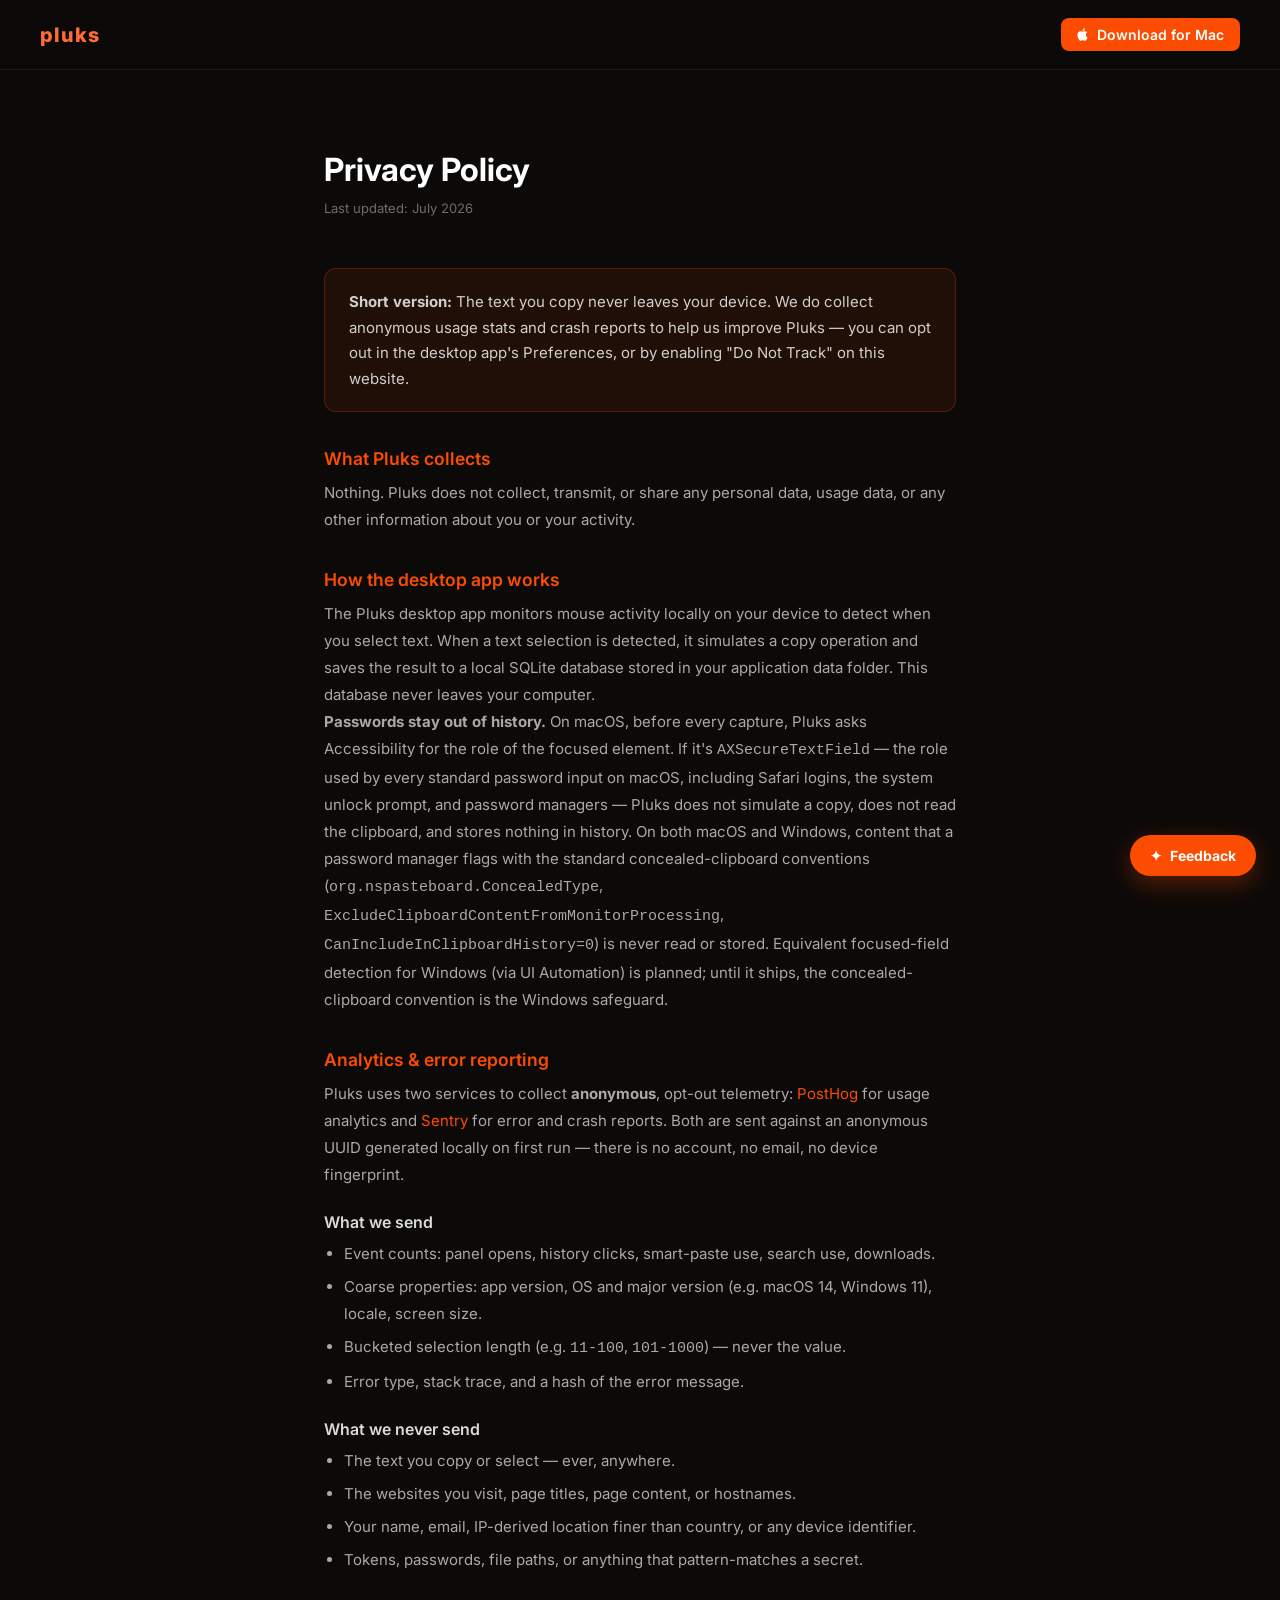
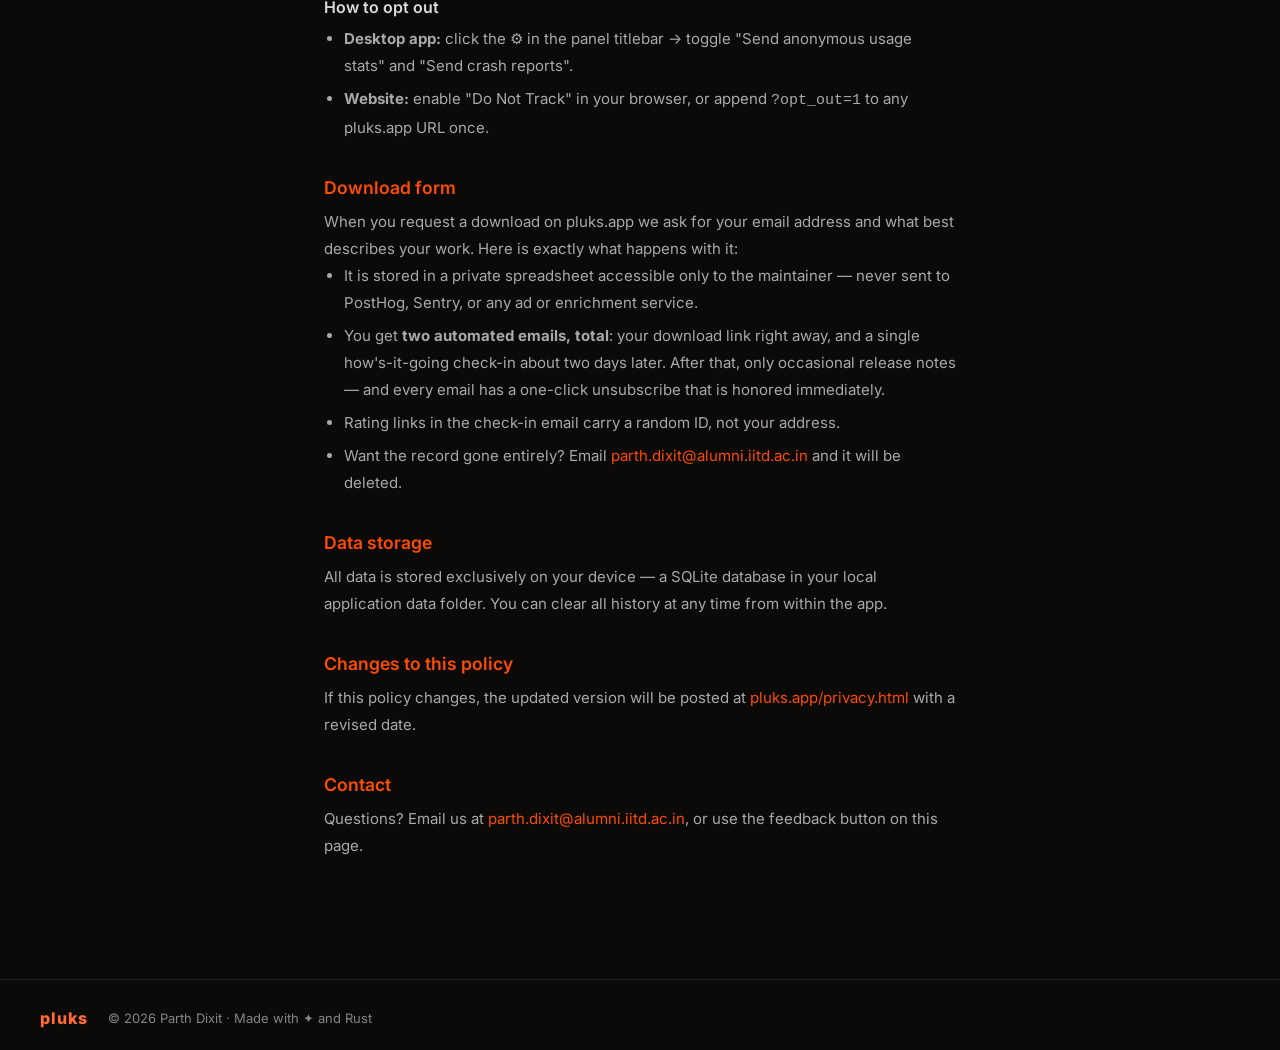
==== privacy.html @ 78b26836 "Deploy website from darth-pixit/pluks@afdc693ece2c1fac4064235420a75f839d84cd47" ====
<!DOCTYPE html>
<html lang="en">
<head>
  <meta charset="UTF-8"/>
  <meta name="viewport" content="width=device-width, initial-scale=1.0"/>
  <title>Privacy Policy — Pluks</title>
  <meta name="description" content="Pluks privacy policy — all data stays on your device.">
  <link rel="canonical" href="https://pluks.app/privacy.html">

  <!-- Social cards -->
  <meta property="og:type" content="website">
  <meta property="og:site_name" content="Pluks">
  <meta property="og:title" content="Privacy Policy — Pluks">
  <meta property="og:description" content="Pluks privacy policy — all data stays on your device.">
  <meta property="og:url" content="https://pluks.app/privacy.html">
  <meta property="og:image" content="https://pluks.app/og-card.png?v=3">
  <meta property="og:image:width" content="1200">
  <meta property="og:image:height" content="630">
  <meta property="og:image:alt" content="Select text. It's already copied. Free · Mac, Windows, Linux">
  <meta name="twitter:card" content="summary_large_image">
  <meta name="twitter:title" content="Privacy Policy — Pluks">
  <meta name="twitter:description" content="Pluks privacy policy — all data stays on your device.">
  <meta name="twitter:image" content="https://pluks.app/og-card.png?v=3">

  <link rel="preconnect" href="https://fonts.googleapis.com">
  <link href="https://fonts.googleapis.com/css2?family=Inter:wght@400;500;600;700&display=swap" rel="stylesheet">
  <link rel="stylesheet" href="style.css"/>
  <!-- Sentry browser SDK (PostHog ingest is hand-rolled in analytics.js) -->
  <script src="https://browser.sentry-cdn.com/7.119.0/bundle.min.js" crossorigin="anonymous"></script>
  <style>
    .privacy-wrap {
      max-width: 680px;
      margin: 0 auto;
      padding: 80px 24px 120px;
    }
    .privacy-wrap h1 { font-size: 2rem; font-weight: 700; margin-bottom: 8px; }
    .privacy-wrap .updated { color: rgba(255,255,255,0.4); font-size: 13px; margin-bottom: 48px; }
    .privacy-wrap h2 { font-size: 1.1rem; font-weight: 600; margin: 36px 0 10px; color: #FC4C02; }
    .privacy-wrap p, .privacy-wrap li { color: rgba(255,255,255,0.65); line-height: 1.8; font-size: 15px; }
    .privacy-wrap ul { padding-left: 20px; }
    .privacy-wrap li { margin-bottom: 6px; }
    .privacy-wrap a { color: #FC4C02; text-decoration: none; }
    .privacy-wrap a:hover { text-decoration: underline; }
    .highlight-box {
      background: rgba(252,76,2,0.08);
      border: 1px solid rgba(252,76,2,0.25);
      border-radius: 12px;
      padding: 20px 24px;
      margin: 32px 0;
      color: rgba(255,255,255,0.8) !important;
      font-size: 15px;
      line-height: 1.7;
    }
  </style>
</head>
<body>
<nav class="nav">
  <a class="nav-brand" href="/" style="text-decoration:none;">pluks</a>
  <a class="nav-cta" href="/">
    <svg class="apple-icon" viewBox="0 0 24 24" fill="currentColor" aria-hidden="true" focusable="false">
      <path d="M18.71 19.5c-.83 1.24-1.71 2.45-3.05 2.47-1.34.03-1.77-.79-3.29-.79-1.53 0-2 .77-3.27.82-1.31.05-2.3-1.32-3.14-2.53C4.25 17 2.94 12.45 4.7 9.39c.87-1.52 2.43-2.48 4.12-2.51 1.28-.02 2.5.87 3.29.87.78 0 2.26-1.07 3.81-.91.65.03 2.47.26 3.64 1.98-.09.06-2.17 1.28-2.15 3.81.03 3.02 2.65 4.03 2.68 4.04-.03.07-.42 1.44-1.38 2.83M13 3.5c.73-.83 1.94-1.46 2.94-1.5.13 1.17-.34 2.35-1.04 3.19-.69.85-1.83 1.51-2.95 1.42-.15-1.15.41-2.35 1.05-3.11z"/>
    </svg>
    Download for Mac
  </a>
</nav>

<div class="privacy-wrap">
  <h1>Privacy Policy</h1>
  <p class="updated">Last updated: July 2026</p>

  <div class="highlight-box">
    <strong>Short version:</strong> The text you copy never leaves your device. We do
    collect anonymous usage stats and crash reports to help us improve Pluks — you
    can opt out in the desktop app's Preferences, or by enabling "Do Not Track"
    on this website.
  </div>

  <h2>What Pluks collects</h2>
  <p>Nothing. Pluks does not collect, transmit, or share any personal data, usage data,
  or any other information about you or your activity.</p>

  <h2>How the desktop app works</h2>
  <p>The Pluks desktop app monitors mouse activity locally on your device to detect when
  you select text. When a text selection is detected, it simulates a copy operation and
  saves the result to a local SQLite database stored in your application data folder.
  This database never leaves your computer.</p>
  <p><strong>Passwords stay out of history.</strong> On macOS, before every
  capture, Pluks asks Accessibility for the role of the focused element.
  If it's <code>AXSecureTextField</code> — the role used by every standard
  password input on macOS, including Safari logins, the system unlock prompt,
  and password managers — Pluks does not simulate a copy, does not read the
  clipboard, and stores nothing in history. On both macOS and Windows, content
  that a password manager flags with the standard concealed-clipboard
  conventions (<code>org.nspasteboard.ConcealedType</code>,
  <code>ExcludeClipboardContentFromMonitorProcessing</code>,
  <code>CanIncludeInClipboardHistory=0</code>) is never read or stored.
  Equivalent focused-field detection for Windows (via UI&nbsp;Automation) is
  planned; until it ships, the concealed-clipboard convention is the Windows
  safeguard.</p>

  <h2>Analytics &amp; error reporting</h2>
  <p>Pluks uses two services to collect <strong>anonymous</strong>, opt-out telemetry:
  <a href="https://posthog.com" target="_blank" rel="noopener">PostHog</a> for usage
  analytics and <a href="https://sentry.io" target="_blank" rel="noopener">Sentry</a>
  for error and crash reports. Both are sent against an anonymous UUID generated
  locally on first run — there is no account, no email, no device fingerprint.</p>

  <h3 style="font-size:1rem;font-weight:600;margin:24px 0 8px;color:rgba(255,255,255,0.85);">What we send</h3>
  <ul>
    <li>Event counts: panel opens, history clicks, smart-paste use, search use, downloads.</li>
    <li>Coarse properties: app version, OS and major version (e.g. macOS 14, Windows 11), locale, screen size.</li>
    <li>Bucketed selection length (e.g. <code>11-100</code>, <code>101-1000</code>) — never the value.</li>
    <li>Error type, stack trace, and a hash of the error message.</li>
  </ul>

  <h3 style="font-size:1rem;font-weight:600;margin:24px 0 8px;color:rgba(255,255,255,0.85);">What we never send</h3>
  <ul>
    <li>The text you copy or select — ever, anywhere.</li>
    <li>The websites you visit, page titles, page content, or hostnames.</li>
    <li>Your name, email, IP-derived location finer than country, or any device identifier.</li>
    <li>Tokens, passwords, file paths, or anything that pattern-matches a secret.</li>
  </ul>

  <h3 style="font-size:1rem;font-weight:600;margin:24px 0 8px;color:rgba(255,255,255,0.85);">How to opt out</h3>
  <ul>
    <li><strong>Desktop app:</strong> click the ⚙ in the panel titlebar → toggle "Send anonymous usage stats" and "Send crash reports".</li>
    <li><strong>Website:</strong> enable "Do Not Track" in your browser, or append <code>?opt_out=1</code> to any pluks.app URL once.</li>
  </ul>

  <h2>Download form</h2>
  <p>When you request a download on pluks.app we ask for your email address and what
  best describes your work. Here is exactly what happens with it:</p>
  <ul>
    <li>It is stored in a private spreadsheet accessible only to the maintainer —
    never sent to PostHog, Sentry, or any ad or enrichment service.</li>
    <li>You get <strong>two automated emails, total</strong>: your download link right
    away, and a single how's-it-going check-in about two days later. After that,
    only occasional release notes — and every email has a one-click unsubscribe
    that is honored immediately.</li>
    <li>Rating links in the check-in email carry a random ID, not your address.</li>
    <li>Want the record gone entirely? Email
    <a href="mailto:parth.dixit@alumni.iitd.ac.in">parth.dixit@alumni.iitd.ac.in</a>
    and it will be deleted.</li>
  </ul>

  <h2>Data storage</h2>
  <p>All data is stored exclusively on your device — a SQLite database in your local
  application data folder. You can clear all history at any time from within the app.</p>

  <h2>Changes to this policy</h2>
  <p>If this policy changes, the updated version will be posted at
  <a href="https://pluks.app/privacy.html">pluks.app/privacy.html</a> with a revised date.</p>

  <h2>Contact</h2>
  <p>Questions? Email us at
  <a href="mailto:parth.dixit@alumni.iitd.ac.in">parth.dixit@alumni.iitd.ac.in</a>,
  or use the feedback button on this page.</p>
</div>

<!-- ─── FEEDBACK WIDGET ───────────────────────────────────────────────────── -->
<div class="feedback-widget">
  <button class="feedback-fab" id="feedback-fab" type="button"
          aria-expanded="false" aria-controls="feedback-panel">
    <span class="feedback-fab-icon" aria-hidden="true">✦</span>
    <span class="feedback-fab-label">Feedback</span>
  </button>
  <div class="feedback-panel" id="feedback-panel" role="dialog"
       aria-labelledby="feedback-title" hidden>
    <button class="feedback-close" id="feedback-close" type="button" aria-label="Close">×</button>
    <div class="feedback-icon" aria-hidden="true">✦</div>
    <h3 id="feedback-title">Got feedback or a bug?</h3>
    <p class="feedback-sub">Tell us what's working, what's broken, or what you'd love to see. We read every message.</p>
    <form id="feedback-form" class="feedback-form" novalidate>
      <label class="feedback-field">
        <span>Your email <em>(optional, so we can reply)</em></span>
        <input type="email" id="feedback-email" placeholder="you@example.com" autocomplete="email">
      </label>
      <label class="feedback-field">
        <span>Message</span>
        <textarea id="feedback-message" rows="4" required
                  placeholder="What's on your mind?"></textarea>
      </label>
      <button type="submit" class="btn-primary feedback-submit">Send feedback</button>
      <p class="feedback-error" id="feedback-error" hidden></p>
      <p class="feedback-foot">Prefer email? Write to
        <a href="mailto:parth.dixit@alumni.iitd.ac.in">parth.dixit@alumni.iitd.ac.in</a>.</p>
    </form>
    <div class="feedback-success" id="feedback-success" hidden>
      <div class="feedback-success-icon" aria-hidden="true">✓</div>
      <p>Thanks! Your email app should open with the message ready to send. If it
         didn't, reach us at
         <a href="mailto:parth.dixit@alumni.iitd.ac.in">parth.dixit@alumni.iitd.ac.in</a>.</p>
    </div>
  </div>
</div>

<footer class="footer">
  <span class="footer-brand">pluks</span>
  <span class="footer-copy">© 2026 Parth Dixit · Made with ✦ and Rust</span>
</footer>
<script src="analytics.js"></script>
<script src="feedback.js"></script>
</body>
</html>
---- style.css ----
/* ── Reset & tokens ──────────────────────────────────────────────────── */
*, *::before, *::after { box-sizing: border-box; margin: 0; padding: 0; }

:root {
  --accent:    #FC4C02;
  --accent-2:  #FF6B35;
  --accent-3:  #FFAB8A;
  --bg:        #0C0A08;
  --surface:   #181310;
  --border:    rgba(255,255,255,0.08);
  --text:      #FFFFFF;
  --muted:     rgba(255,255,255,0.5);
  --radius:    16px;
  font-size: 16px;
}

html { scroll-behavior: smooth; }
body {
  background: var(--bg);
  color: var(--text);
  font-family: "Inter", -apple-system, sans-serif;
  -webkit-font-smoothing: antialiased;
  overflow-x: hidden;
}

a { color: var(--accent-3); text-decoration: none; }
a:hover { text-decoration: underline; }

/* ── Layout helper ───────────────────────────────────────────────────── */
.container { max-width: 1000px; margin: 0 auto; padding: 0 24px; }

/* ── Nav ─────────────────────────────────────────────────────────────── */
.nav {
  display: flex;
  align-items: center;
  justify-content: space-between;
  padding: 18px 40px;
  position: sticky;
  top: 0;
  z-index: 100;
  background: rgba(12,10,8,0.88);
  backdrop-filter: blur(16px);
  border-bottom: 1px solid var(--border);
}

.nav-brand {
  font-size: 20px;
  font-weight: 800;
  letter-spacing: .06em;
  color: var(--accent-2);
}

.nav-ext {
  color: rgba(255,255,255,0.55);
  text-decoration: none;
  font-size: 14px;
  font-weight: 500;
  padding: 8px 14px;
  border-radius: 8px;
  transition: color 0.15s;
}
.nav-ext:hover { color: var(--accent); text-decoration: none; }

.nav-cta {
  background: var(--accent);
  color: #fff;
  padding: 8px 16px 8px 14px;
  border-radius: 8px;
  font-weight: 600;
  font-size: 14px;
  text-decoration: none;
  transition: background .15s, transform .1s;
  display: inline-flex;
  align-items: center;
  gap: 7px;
}
.nav-cta:hover { background: var(--accent-2); transform: translateY(-1px); text-decoration: none; }
.nav-cta .apple-icon { width: 15px; height: 15px; margin-top: -1px; flex-shrink: 0; }

/* ── Hero ────────────────────────────────────────────────────────────── */
.hero {
  text-align: center;
  padding: 100px 24px 80px;
  display: flex;
  flex-direction: column;
  align-items: center;
  gap: 24px;
  position: relative;
}

.hero::before {
  content: "";
  position: absolute;
  inset: 0;
  background: radial-gradient(ellipse 80% 50% at 50% 0%, rgba(252,76,2,.18) 0%, transparent 70%);
  pointer-events: none;
}

.hero-label {
  font-size: 13px;
  font-weight: 600;
  letter-spacing: .08em;
  color: var(--accent-3);
  text-transform: uppercase;
}

.hero-headline {
  font-size: clamp(40px, 6vw, 76px);
  font-weight: 900;
  line-height: 1.05;
  letter-spacing: -.03em;
  color: var(--text);
}

.hero-headline em {
  font-style: normal;
  background: linear-gradient(135deg, var(--accent-2), var(--accent-3));
  -webkit-background-clip: text;
  -webkit-text-fill-color: transparent;
  background-clip: text;
}

.hero-sub {
  font-size: 18px;
  color: var(--muted);
  line-height: 1.65;
  max-width: 440px;
}

/* ── Demo card ───────────────────────────────────────────────────────── */
.demo-card {
  background: var(--surface);
  border: 1px solid var(--border);
  border-radius: var(--radius);
  padding: 24px 28px 20px;
  max-width: 580px;
  width: 100%;
  text-align: left;
  position: relative;
  transition: border-color .2s;
  box-shadow: 0 0 40px rgba(252,76,2,.08);
}

.demo-card:has(.demo-text::selection) {
  border-color: rgba(252,76,2,.5);
}

.demo-card-label {
  font-size: 11px;
  letter-spacing: .08em;
  text-transform: uppercase;
  color: var(--muted);
  margin-bottom: 10px;
  font-weight: 600;
}

.demo-text {
  font-family: "JetBrains Mono", monospace;
  font-size: 14px;
  line-height: 1.8;
  color: var(--text);
  cursor: text;
  user-select: text;
}

.demo-text::selection {
  background: rgba(252,76,2,.5);
  color: #fff;
}

/* Toast — floats above page, fired by selecting any text */
.demo-toast {
  position: fixed;
  bottom: 32px;
  left: 50%;
  transform: translateX(-50%) translateY(12px);
  background: var(--accent);
  color: #fff;
  font-size: 13px;
  font-weight: 600;
  padding: 8px 18px;
  border-radius: 30px;
  max-width: 80vw;
  white-space: nowrap;
  overflow: hidden;
  text-overflow: ellipsis;
  opacity: 0;
  transition: opacity .2s, transform .2s;
  pointer-events: none;
  display: flex;
  align-items: center;
  gap: 6px;
  box-shadow: 0 4px 24px rgba(252,76,2,.45);
  z-index: 200;
}

.demo-toast.show {
  opacity: 1;
  transform: translateX(-50%) translateY(0);
}

.demo-toast-icon { font-size: 10px; }

/* ── Hero CTA buttons ─────────────────────────────────────────────────── */
.hero-actions {
  display: flex;
  gap: 12px;
  flex-wrap: wrap;
  justify-content: center;
  margin-top: 8px;
}

.btn-primary {
  background: var(--accent);
  color: #fff;
  padding: 14px 28px 14px 24px;
  border-radius: 10px;
  font-weight: 700;
  font-size: 15px;
  text-decoration: none;
  transition: background .15s, transform .1s;
  display: inline-flex;
  align-items: center;
  gap: 10px;
}
.btn-primary:hover { background: var(--accent-2); transform: translateY(-2px); text-decoration: none; }
.btn-primary .apple-icon { width: 18px; height: 18px; margin-top: -2px; flex-shrink: 0; }

.hero-meta {
  font-size: 12.5px;
  color: var(--muted);
  letter-spacing: .02em;
  margin-top: 2px;
  flex-basis: 100%;
  text-align: center;
}

.btn-ghost {
  background: transparent;
  color: var(--muted);
  padding: 14px 22px;
  border-radius: 10px;
  font-weight: 600;
  font-size: 15px;
  border: 1px solid var(--border);
  text-decoration: none;
  transition: border-color .15s, color .15s;
}
.btn-ghost:hover { border-color: var(--accent-3); color: var(--accent-3); text-decoration: none; }

/* ── Stats ───────────────────────────────────────────────────────────── */
.stats {
  padding: 60px 24px 40px;
  max-width: 900px;
  margin: 0 auto;
  text-align: center;
}

.stats-inner {
  display: flex;
  justify-content: center;
  gap: 24px;
  flex-wrap: wrap;
}

.stat {
  flex: 1;
  min-width: 200px;
  background: var(--surface);
  border: 1px solid var(--border);
  border-radius: var(--radius);
  padding: 24px 18px;
  display: flex;
  flex-direction: column;
  gap: 6px;
  transition: border-color .15s, transform .15s;
}

.stat:hover {
  border-color: rgba(252,76,2,.35);
  transform: translateY(-2px);
}

.stat-num {
  font-size: clamp(28px, 4vw, 38px);
  font-weight: 900;
  letter-spacing: -.02em;
  background: linear-gradient(135deg, var(--accent-2), var(--accent-3));
  -webkit-background-clip: text;
  -webkit-text-fill-color: transparent;
  background-clip: text;
}

.stat-label {
  font-size: 13px;
  color: var(--muted);
  letter-spacing: .04em;
  text-transform: uppercase;
  font-weight: 600;
}

/* ── Download modal ──────────────────────────────────────────────────── */
.modal-backdrop {
  position: fixed;
  inset: 0;
  background: rgba(8, 6, 5, 0.72);
  backdrop-filter: blur(6px);
  display: none;
  align-items: center;
  justify-content: center;
  padding: 20px;
  z-index: 300;
  opacity: 0;
  transition: opacity .18s;
}

.modal-backdrop.show {
  display: flex;
  opacity: 1;
}

.modal {
  background: var(--surface);
  border: 1px solid rgba(252,76,2,.25);
  border-radius: var(--radius);
  padding: 32px 28px 28px;
  width: 100%;
  max-width: 420px;
  position: relative;
  box-shadow: 0 24px 80px rgba(0,0,0,.6), 0 0 0 1px rgba(252,76,2,.08);
  text-align: center;
  transform: translateY(8px);
  transition: transform .18s;
}

.modal-backdrop.show .modal { transform: translateY(0); }

.modal-close {
  position: absolute;
  top: 10px;
  right: 12px;
  background: transparent;
  border: none;
  color: var(--muted);
  font-size: 24px;
  cursor: pointer;
  padding: 4px 10px;
  line-height: 1;
  border-radius: 6px;
  transition: color .15s, background .15s;
}
.modal-close:hover { color: var(--text); background: rgba(255,255,255,.06); }

.modal-icon {
  font-size: 28px;
  color: var(--accent-2);
  margin-bottom: 8px;
}

.modal h3 {
  font-size: 20px;
  font-weight: 800;
  letter-spacing: -.02em;
  margin-bottom: 6px;
}

.modal-sub {
  color: var(--muted);
  font-size: 13.5px;
  line-height: 1.55;
  margin-bottom: 20px;
}

.modal-form {
  display: flex;
  flex-direction: column;
  gap: 14px;
  text-align: left;
}

.modal-field {
  display: flex;
  flex-direction: column;
  gap: 6px;
}

.modal-field span {
  font-size: 12px;
  font-weight: 600;
  letter-spacing: .04em;
  text-transform: uppercase;
  color: var(--muted);
}

.modal-field input,
.modal-field select {
  background: rgba(255,255,255,.04);
  border: 1px solid var(--border);
  border-radius: 10px;
  padding: 11px 14px;
  color: var(--text);
  font-size: 14px;
  font-family: inherit;
  transition: border-color .15s, background .15s;
  width: 100%;
}

.modal-field input:focus,
.modal-field select:focus {
  outline: none;
  border-color: rgba(252,76,2,.55);
  background: rgba(255,255,255,.06);
}

.modal-field select {
  appearance: none;
  /* Render the native dropdown popup in dark mode on Windows/Linux Chromium —
     without this, <option>s inherit our white text but sit on the OS-default
     white background, rendering invisible. */
  color-scheme: dark;
  background-image: url("data:image/svg+xml;utf8,<svg xmlns='http://www.w3.org/2000/svg' width='12' height='8' viewBox='0 0 12 8'><path fill='%23ffffff80' d='M6 8L0 0h12z'/></svg>");
  background-repeat: no-repeat;
  background-position: right 14px center;
  padding-right: 36px;
}

.modal-field select option {
  background-color: var(--surface);
  color: var(--text);
}

.modal-submit {
  align-self: center;
  margin-top: 8px;
  padding-left: 36px;
  padding-right: 36px;
  cursor: pointer;
  border: none;
  font-family: inherit;
}

.modal-error {
  color: #ff7a59;
  font-size: 12.5px;
  margin: 0;
}

/* ── Feedback widget ─────────────────────────────────────────────────── */
.feedback-widget {
  position: fixed;
  right: 24px;
  bottom: 24px;
  z-index: 250;
  display: flex;
  flex-direction: column;
  align-items: flex-end;
  gap: 12px;
}

.feedback-fab {
  display: inline-flex;
  align-items: center;
  gap: 8px;
  background: var(--accent);
  color: #fff;
  border: none;
  border-radius: 999px;
  padding: 12px 20px;
  font-family: inherit;
  font-weight: 700;
  font-size: 14px;
  cursor: pointer;
  box-shadow: 0 8px 24px rgba(252,76,2,.32), 0 2px 8px rgba(0,0,0,.3);
  transition: background .15s, transform .1s, box-shadow .15s;
}
.feedback-fab:hover {
  background: var(--accent-2);
  transform: translateY(-2px);
  box-shadow: 0 12px 32px rgba(252,76,2,.4), 0 2px 8px rgba(0,0,0,.3);
}
.feedback-fab-icon { font-size: 14px; line-height: 1; }

.feedback-panel {
  width: min(360px, calc(100vw - 32px));
  background: var(--surface);
  border: 1px solid rgba(252,76,2,.25);
  border-radius: var(--radius);
  padding: 24px 22px 22px;
  position: relative;
  box-shadow: 0 24px 80px rgba(0,0,0,.6), 0 0 0 1px rgba(252,76,2,.08);
  opacity: 0;
  transform: translateY(8px) scale(.98);
  transform-origin: bottom right;
  transition: opacity .18s, transform .18s;
  pointer-events: none;
}
.feedback-panel.show {
  opacity: 1;
  transform: translateY(0) scale(1);
  pointer-events: auto;
}

.feedback-close {
  position: absolute;
  top: 8px;
  right: 10px;
  background: transparent;
  border: none;
  color: var(--muted);
  font-size: 22px;
  cursor: pointer;
  padding: 4px 10px;
  line-height: 1;
  border-radius: 6px;
  transition: color .15s, background .15s;
}
.feedback-close:hover { color: var(--text); background: rgba(255,255,255,.06); }

.feedback-icon { font-size: 24px; color: var(--accent-2); margin-bottom: 6px; }

.feedback-panel h3 {
  font-size: 18px;
  font-weight: 800;
  letter-spacing: -.02em;
  margin-bottom: 6px;
}

.feedback-sub {
  color: var(--muted);
  font-size: 13px;
  line-height: 1.5;
  margin-bottom: 16px;
}

.feedback-form { display: flex; flex-direction: column; gap: 12px; }
/* The `display` rule above outranks the UA `[hidden] { display:none }`, so the
   toggle between form and success state needs an explicit hidden override. */
.feedback-form[hidden] { display: none; }

.feedback-field { display: flex; flex-direction: column; gap: 6px; }

.feedback-field span {
  font-size: 12px;
  font-weight: 600;
  letter-spacing: .04em;
  text-transform: uppercase;
  color: var(--muted);
}
.feedback-field span em {
  font-style: normal;
  text-transform: none;
  letter-spacing: 0;
  font-weight: 400;
  opacity: .8;
}

.feedback-field input,
.feedback-field textarea {
  background: rgba(255,255,255,.04);
  border: 1px solid var(--border);
  border-radius: 10px;
  padding: 10px 13px;
  color: var(--text);
  font-size: 14px;
  font-family: inherit;
  width: 100%;
  transition: border-color .15s, background .15s;
}
.feedback-field textarea { resize: vertical; min-height: 84px; }
.feedback-field input:focus,
.feedback-field textarea:focus {
  outline: none;
  border-color: rgba(252,76,2,.55);
  background: rgba(255,255,255,.06);
}

.feedback-submit {
  align-self: stretch;
  justify-content: center;
  margin-top: 2px;
  padding: 12px 24px;
  cursor: pointer;
  border: none;
  font-family: inherit;
}

.feedback-error { color: #ff7a59; font-size: 12.5px; margin: 0; }

.feedback-foot {
  color: var(--muted);
  font-size: 12px;
  line-height: 1.5;
  margin: 2px 0 0;
}

.feedback-success { text-align: center; padding: 6px 0; }
.feedback-success-icon {
  width: 44px;
  height: 44px;
  margin: 0 auto 12px;
  border-radius: 50%;
  background: rgba(252,76,2,.15);
  color: var(--accent-2);
  font-size: 22px;
  display: flex;
  align-items: center;
  justify-content: center;
}
.feedback-success p {
  color: var(--muted);
  font-size: 13.5px;
  line-height: 1.55;
}

/* ── Section shared ──────────────────────────────────────────────────── */
.section-title {
  font-size: clamp(26px, 4vw, 40px);
  font-weight: 800;
  letter-spacing: -.025em;
  text-align: center;
  margin-bottom: 48px;
}

/* ── How it works ────────────────────────────────────────────────────── */
.how {
  padding: 100px 40px;
  background: linear-gradient(180deg, transparent, rgba(252,76,2,.05), transparent);
}

.steps {
  display: flex;
  align-items: flex-start;
  justify-content: center;
  gap: 0;
  max-width: 800px;
  margin: 0 auto;
  flex-wrap: wrap;
}

.step {
  flex: 1;
  min-width: 180px;
  max-width: 220px;
  text-align: center;
  display: flex;
  flex-direction: column;
  align-items: center;
  gap: 10px;
}

.step-num {
  font-size: 11px;
  font-weight: 700;
  letter-spacing: .1em;
  color: var(--accent-2);
  text-transform: uppercase;
}

.step-icon {
  font-size: 40px;
  width: 72px;
  height: 72px;
  background: var(--surface);
  border: 1px solid var(--border);
  border-radius: 50%;
  display: flex;
  align-items: center;
  justify-content: center;
}

.step h3 {
  font-size: 17px;
  font-weight: 700;
  color: var(--text);
}

.step p {
  font-size: 13.5px;
  color: var(--muted);
  line-height: 1.6;
}

.step-arrow {
  font-size: 22px;
  color: var(--border);
  padding: 36px 10px 0;
  align-self: flex-start;
}

/* ── History section ─────────────────────────────────────────────────── */
.history-section {
  padding: 80px 40px;
  max-width: 1000px;
  margin: 0 auto;
}

.history-content {
  display: flex;
  align-items: center;
  gap: 60px;
  flex-wrap: wrap;
}

.history-text {
  flex: 1;
  min-width: 260px;
  display: flex;
  flex-direction: column;
  gap: 16px;
}

.pill {
  display: inline-block;
  background: rgba(252,76,2,.15);
  border: 1px solid rgba(252,76,2,.3);
  color: var(--accent-3);
  font-size: 11px;
  font-weight: 700;
  letter-spacing: .08em;
  padding: 3px 10px;
  border-radius: 30px;
  text-transform: uppercase;
  width: fit-content;
}

.history-text h2 {
  font-size: clamp(22px, 3.5vw, 34px);
  font-weight: 800;
  letter-spacing: -.025em;
  line-height: 1.15;
}

.history-text p {
  font-size: 15px;
  color: var(--muted);
  line-height: 1.7;
}

kbd {
  background: rgba(255,255,255,.08);
  border: 1px solid var(--border);
  border-radius: 5px;
  padding: 2px 7px;
  font-family: "JetBrains Mono", monospace;
  font-size: 12px;
  color: var(--text);
  vertical-align: middle;
}

/* Overlay mockup */
.history-mockup {
  flex: 1;
  min-width: 260px;
  display: flex;
  justify-content: center;
}

.mockup-panel {
  width: 320px;
  background: rgba(20,14,10,.95);
  border: 1px solid rgba(252,76,2,.25);
  border-radius: 14px;
  box-shadow: 0 20px 60px rgba(0,0,0,.6), 0 0 0 1px rgba(252,76,2,.1);
  overflow: hidden;
  font-size: 12px;
}

.mockup-header {
  display: flex;
  align-items: center;
  justify-content: space-between;
  padding: 12px 14px 8px;
  border-bottom: 1px solid rgba(255,255,255,.07);
}

.mockup-brand {
  font-size: 13px;
  font-weight: 800;
  color: var(--accent-2);
  letter-spacing: .06em;
}

.mockup-count { color: var(--muted); font-size: 10px; }

.mockup-search {
  padding: 8px 10px;
  border-bottom: 1px solid rgba(255,255,255,.07);
}

.mockup-search-inner {
  background: rgba(255,255,255,.04);
  border: 1px solid rgba(255,255,255,.07);
  border-radius: 7px;
  padding: 6px 10px;
  color: var(--muted);
  font-size: 11.5px;
  font-family: "Inter", sans-serif;
}

.mockup-list { list-style: none; padding: 4px; }

.mockup-item {
  padding: 8px 9px;
  border-radius: 8px;
  border: 1px solid transparent;
  display: flex;
  flex-direction: column;
  gap: 3px;
  cursor: default;
}

.mockup-item.active {
  background: rgba(252,76,2,.1);
  border-color: rgba(252,76,2,.3);
}

.mockup-preview { color: var(--text); font-size: 11.5px; }
.mockup-meta { color: var(--muted); font-size: 10px; }

.mockup-footer {
  padding: 8px 12px;
  border-top: 1px solid rgba(255,255,255,.07);
  color: var(--muted);
  font-size: 10px;
  text-align: right;
}

/* ── Features ────────────────────────────────────────────────────────── */
.features {
  padding: 80px 40px;
  max-width: 1000px;
  margin: 0 auto;
}

.features-grid {
  display: grid;
  grid-template-columns: repeat(auto-fill, minmax(260px, 1fr));
  gap: 16px;
}

.feature-card {
  background: var(--surface);
  border: 1px solid var(--border);
  border-radius: var(--radius);
  padding: 24px;
  display: flex;
  flex-direction: column;
  gap: 10px;
  transition: border-color .15s, transform .15s;
}

.feature-card:hover {
  border-color: rgba(252,76,2,.35);
  transform: translateY(-2px);
}

.feature-icon { font-size: 28px; }
.feature-card h3 { font-size: 16px; font-weight: 700; }
.feature-card p { font-size: 13.5px; color: var(--muted); line-height: 1.6; }

/* ── Comparison ──────────────────────────────────────────────────────── */
.compare {
  padding: 80px 40px;
  max-width: 1100px;
  margin: 0 auto;
}

.compare-sub {
  color: var(--muted);
  font-size: 15px;
  line-height: 1.7;
  text-align: center;
  max-width: 520px;
  margin: -32px auto 40px;
}

.compare-table-wrap {
  overflow-x: auto;
  border: 1px solid var(--border);
  border-radius: var(--radius);
  background: var(--surface);
  /* Soft edge fade hints that the table scrolls horizontally on small screens. */
  scrollbar-color: rgba(252,76,2,.4) transparent;
}
.compare-table-wrap:focus-visible {
  outline: 2px solid rgba(252,76,2,.55);
  outline-offset: 2px;
}

.compare-table {
  width: 100%;
  min-width: 880px;
  border-collapse: collapse;
  font-size: 13px;
}

.compare-table th,
.compare-table td {
  padding: 13px 14px;
  text-align: center;
  border-bottom: 1px solid rgba(255,255,255,.06);
  vertical-align: middle;
}
.compare-table tbody tr:last-child th,
.compare-table tbody tr:last-child td { border-bottom: none; }
.compare-table tbody tr:hover td,
.compare-table tbody tr:hover th[scope="row"] { background: rgba(255,255,255,.025); }

/* Factor column — sticky so it stays readable while scrolling sideways */
.compare-table th[scope="row"],
.compare-table th.compare-factor {
  position: sticky;
  left: 0;
  z-index: 1;
  background: var(--surface);
  text-align: left;
  font-weight: 600;
  color: var(--text);
  font-size: 13px;
  line-height: 1.45;
  min-width: 190px;
  max-width: 230px;
}

.compare-table thead th {
  font-size: 14px;
  font-weight: 800;
  letter-spacing: .02em;
  padding-top: 18px;
  padding-bottom: 14px;
  border-bottom: 1px solid var(--border);
}
.compare-table thead th a { color: var(--text); }
.compare-table thead th a:hover { color: var(--accent-3); }

.compare-name { color: var(--accent-2); letter-spacing: .06em; }

.compare-tag {
  display: block;
  font-size: 10px;
  font-weight: 600;
  letter-spacing: .05em;
  text-transform: uppercase;
  color: var(--muted);
  margin-top: 4px;
}

/* Pluks column highlight */
.compare-table .col-pluks {
  background: rgba(252,76,2,.08);
  border-left: 1px solid rgba(252,76,2,.25);
  border-right: 1px solid rgba(252,76,2,.25);
}
.compare-table tbody tr:hover .col-pluks { background: rgba(252,76,2,.12); }

/* Cell marks */
.c-yes  { color: var(--accent-2); font-weight: 800; font-size: 15px; }
.c-no   { color: rgba(255,255,255,.28); font-weight: 700; font-size: 14px; }
.c-part { color: var(--accent-3); font-weight: 800; font-size: 15px; }
.c-text { color: var(--text); font-weight: 500; }

.c-note {
  display: block;
  color: var(--muted);
  font-size: 11px;
  line-height: 1.4;
  margin-top: 2px;
}
.c-note sup, .c-text sup { color: var(--accent-3); }

.compare-footnotes {
  margin: 20px auto 0;
  max-width: 720px;
  padding-left: 18px;
  color: var(--muted);
  font-size: 12px;
  line-height: 1.7;
}

.compare-disclaimer {
  margin-top: 16px;
  text-align: center;
  color: var(--muted);
  font-size: 12px;
}

@media (max-width: 680px) {
  .compare { padding: 60px 16px; }
  .compare-table th[scope="row"],
  .compare-table th.compare-factor { min-width: 150px; max-width: 170px; }
}

/* ── Download ────────────────────────────────────────────────────────── */
.download {
  padding: 80px 40px;
  text-align: center;
}

.download-sub {
  color: var(--muted);
  font-size: 16px;
  margin-top: -36px;
  margin-bottom: 48px;
}

.platform-cards {
  display: flex;
  gap: 16px;
  justify-content: center;
  flex-wrap: wrap;
  max-width: 800px;
  margin: 0 auto 32px;
}

.platform-card {
  background: var(--surface);
  border: 1px solid var(--border);
  border-radius: var(--radius);
  padding: 28px 24px;
  flex: 1;
  min-width: 200px;
  max-width: 240px;
  display: flex;
  flex-direction: column;
  align-items: center;
  gap: 10px;
  text-align: center;
  transition: border-color .15s, box-shadow .15s, transform .15s;
}

.platform-card:hover {
  border-color: rgba(252,76,2,.4);
  box-shadow: 0 8px 32px rgba(252,76,2,.12);
  transform: translateY(-3px);
}

.platform-icon {
  width: 44px;
  height: 44px;
  display: flex;
  align-items: center;
  justify-content: center;
  color: var(--text);
  opacity: .92;
}
.platform-icon svg { width: 100%; height: 100%; display: block; }
.platform-card:hover .platform-icon { color: var(--accent-2); opacity: 1; }
.platform-card h3 { font-size: 17px; font-weight: 700; }
.platform-card p { font-size: 12.5px; color: var(--muted); line-height: 1.5; }

/* Styles scoped to .platform-card — .btn-download is also used as a marker
   class on the nav + hero CTAs to attach the download-modal handler, and we
   don't want the full-width/block layout bleeding onto those. */
.platform-card .btn-download {
  background: var(--accent);
  color: #fff;
  /* The button is width:100%, so horizontal padding only steals room from
     the label — keep it small so "↓ Download for Windows" fits one line. */
  padding: 10px 8px;
  border-radius: 8px;
  font-weight: 600;
  font-size: 13px;
  text-decoration: none;
  width: 100%;
  text-align: center;
  transition: background .15s, transform .1s;
  /* Push to the card's bottom edge so buttons align across cards even when
     one card's copy runs longer (the Windows beta blurb vs. the Mac one). */
  margin-top: auto;
  display: block;
}
.platform-card .btn-download:hover { background: var(--accent-2); transform: translateY(-1px); text-decoration: none; }

.source-note {
  color: var(--muted);
  font-size: 13px;
  line-height: 2;
}

/* ── Footer ──────────────────────────────────────────────────────────── */
.footer {
  border-top: 1px solid var(--border);
  padding: 28px 40px;
  display: flex;
  align-items: center;
  gap: 20px;
  flex-wrap: wrap;
}

.footer-brand {
  font-size: 16px;
  font-weight: 800;
  color: var(--accent-2);
  letter-spacing: .06em;
}

.footer-copy {
  color: var(--muted);
  font-size: 13px;
}

.footer-link {
  margin-left: auto;
  color: var(--muted);
  font-size: 13px;
  text-decoration: none;
  transition: color .15s;
}
.footer-link:hover { color: var(--accent-3); text-decoration: none; }

/* ── Responsive ──────────────────────────────────────────────────────── */
@media (max-width: 680px) {
  .nav { padding: 14px 20px; }
  .hero { padding: 70px 20px 60px; }
  .history-content { flex-direction: column; }
  .history-mockup { width: 100%; }
  .mockup-panel { width: 100%; max-width: 340px; }
  .step-arrow { display: none; }
  .platform-card { max-width: 100%; }
  .features { padding: 60px 20px; }
  .footer { padding: 24px 20px; }
  .footer-link { margin-left: 0; width: 100%; }
  .feedback-widget { right: 16px; bottom: 16px; }
  .feedback-fab .feedback-fab-label { display: none; }
  .feedback-fab { padding: 14px; }
  .feedback-fab-icon { font-size: 18px; }
}

/* ── Privacy & telemetry section ─────────────────────────────────────── */
.privacy-blurb { padding: 80px 24px; max-width: 760px; margin: 0 auto; text-align: left; }
.privacy-blurb .section-title { text-align: center; }
.privacy-bullets { list-style: none; padding: 0; margin: 24px 0; }
.privacy-bullets li {
  color: rgba(255,255,255,0.7);
  font-size: 15px;
  line-height: 1.7;
  padding: 10px 0;
  border-bottom: 1px solid rgba(255,255,255,0.06);
}
.privacy-bullets li:last-child { border-bottom: none; }
.privacy-bullets strong { color: #fff; font-weight: 600; }

/* ── FAQ ─────────────────────────────────────────────────────────────── */
.faq { padding: 40px 24px 80px; max-width: 760px; margin: 0 auto; }
.faq .section-title { text-align: center; }

.faq-item {
  background: var(--surface);
  border: 1px solid var(--border);
  border-radius: var(--radius);
  transition: border-color .15s;
}

.faq-item:hover { border-color: rgba(252,76,2,.35); }

.faq-item summary {
  cursor: pointer;
  padding: 18px 22px;
  font-weight: 600;
  font-size: 15.5px;
  list-style: none;
}

.faq-item summary::-webkit-details-marker { display: none; }

.faq-item summary::before {
  content: '▸';
  display: inline-block;
  margin-right: 10px;
  color: var(--accent-3);
  transition: transform .15s;
}

.faq-item[open] summary::before { transform: rotate(90deg); }

.faq-body {
  padding: 0 22px 20px;
  color: var(--muted);
  font-size: 14.5px;
  line-height: 1.7;
}

.faq-body p { margin: 0 0 12px; }
.faq-body ul { margin: 0 0 12px; padding-left: 22px; }
.faq-body li { margin-bottom: 6px; }
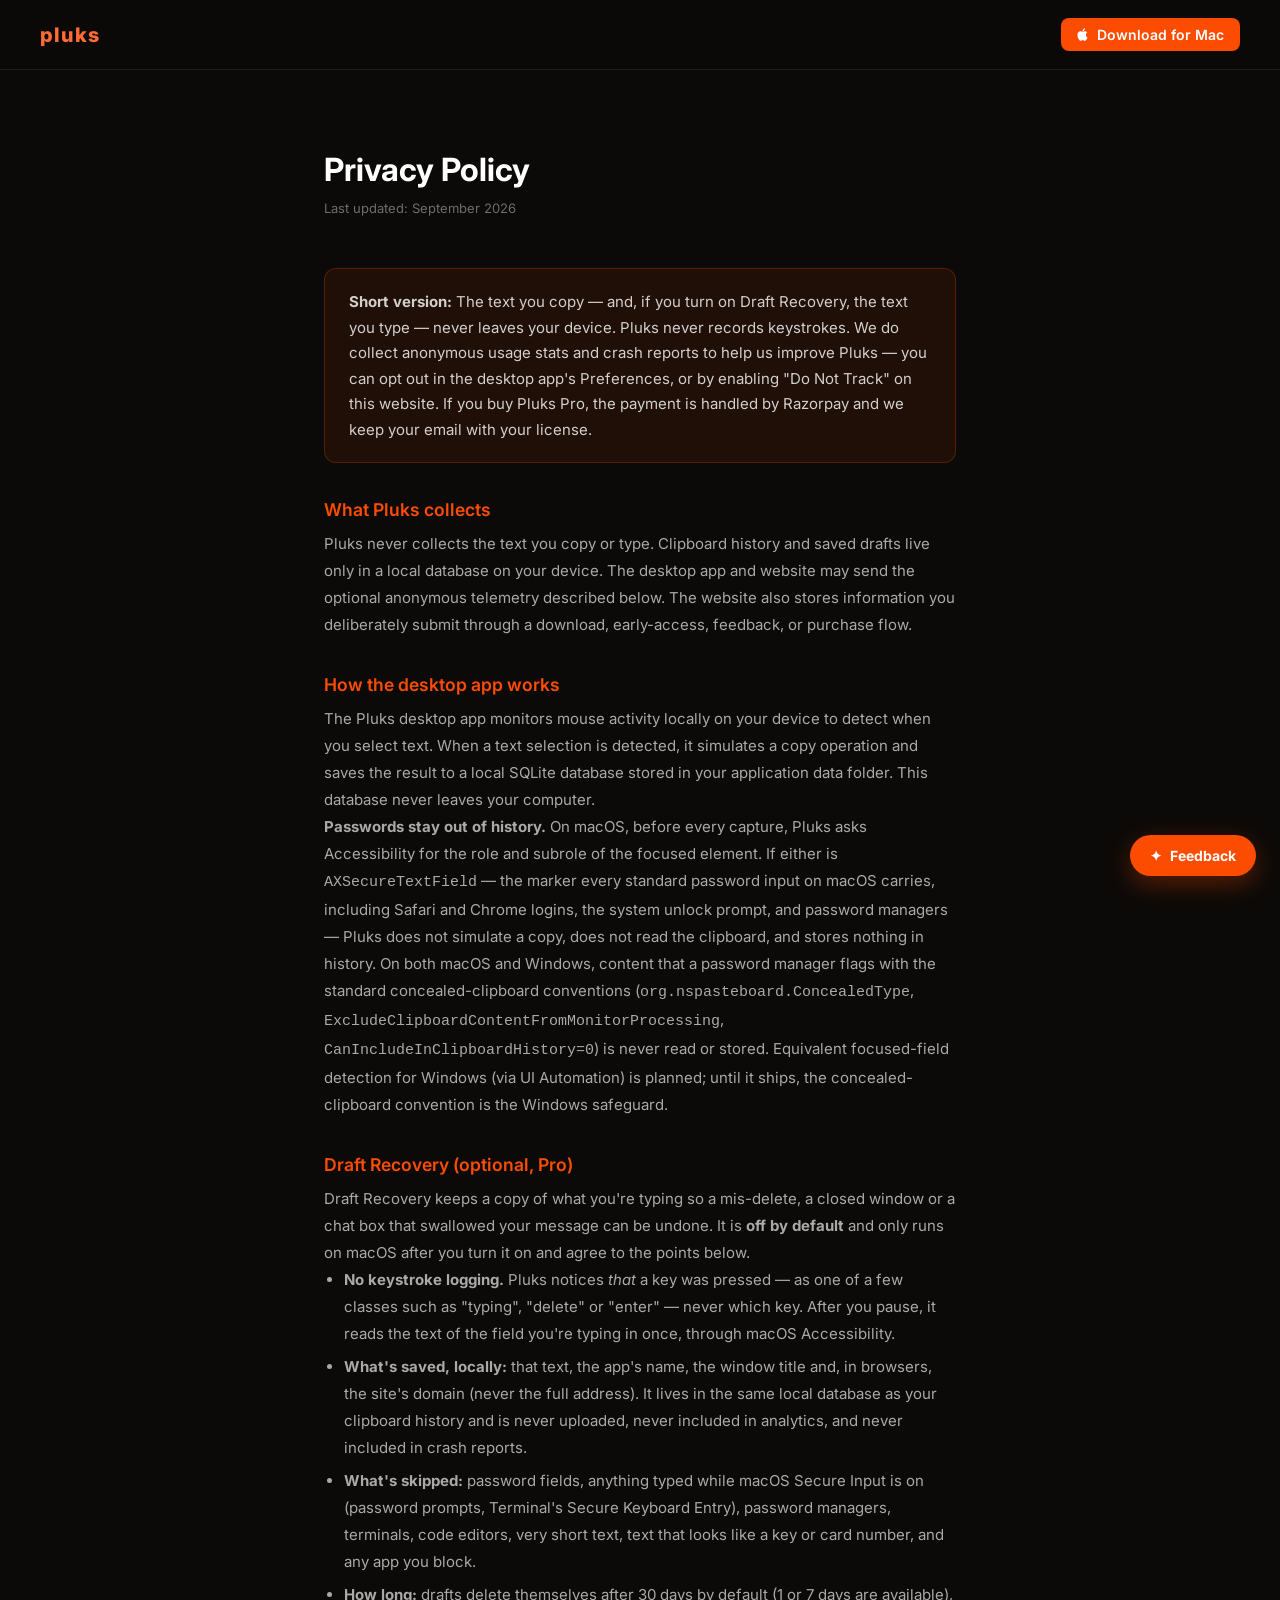
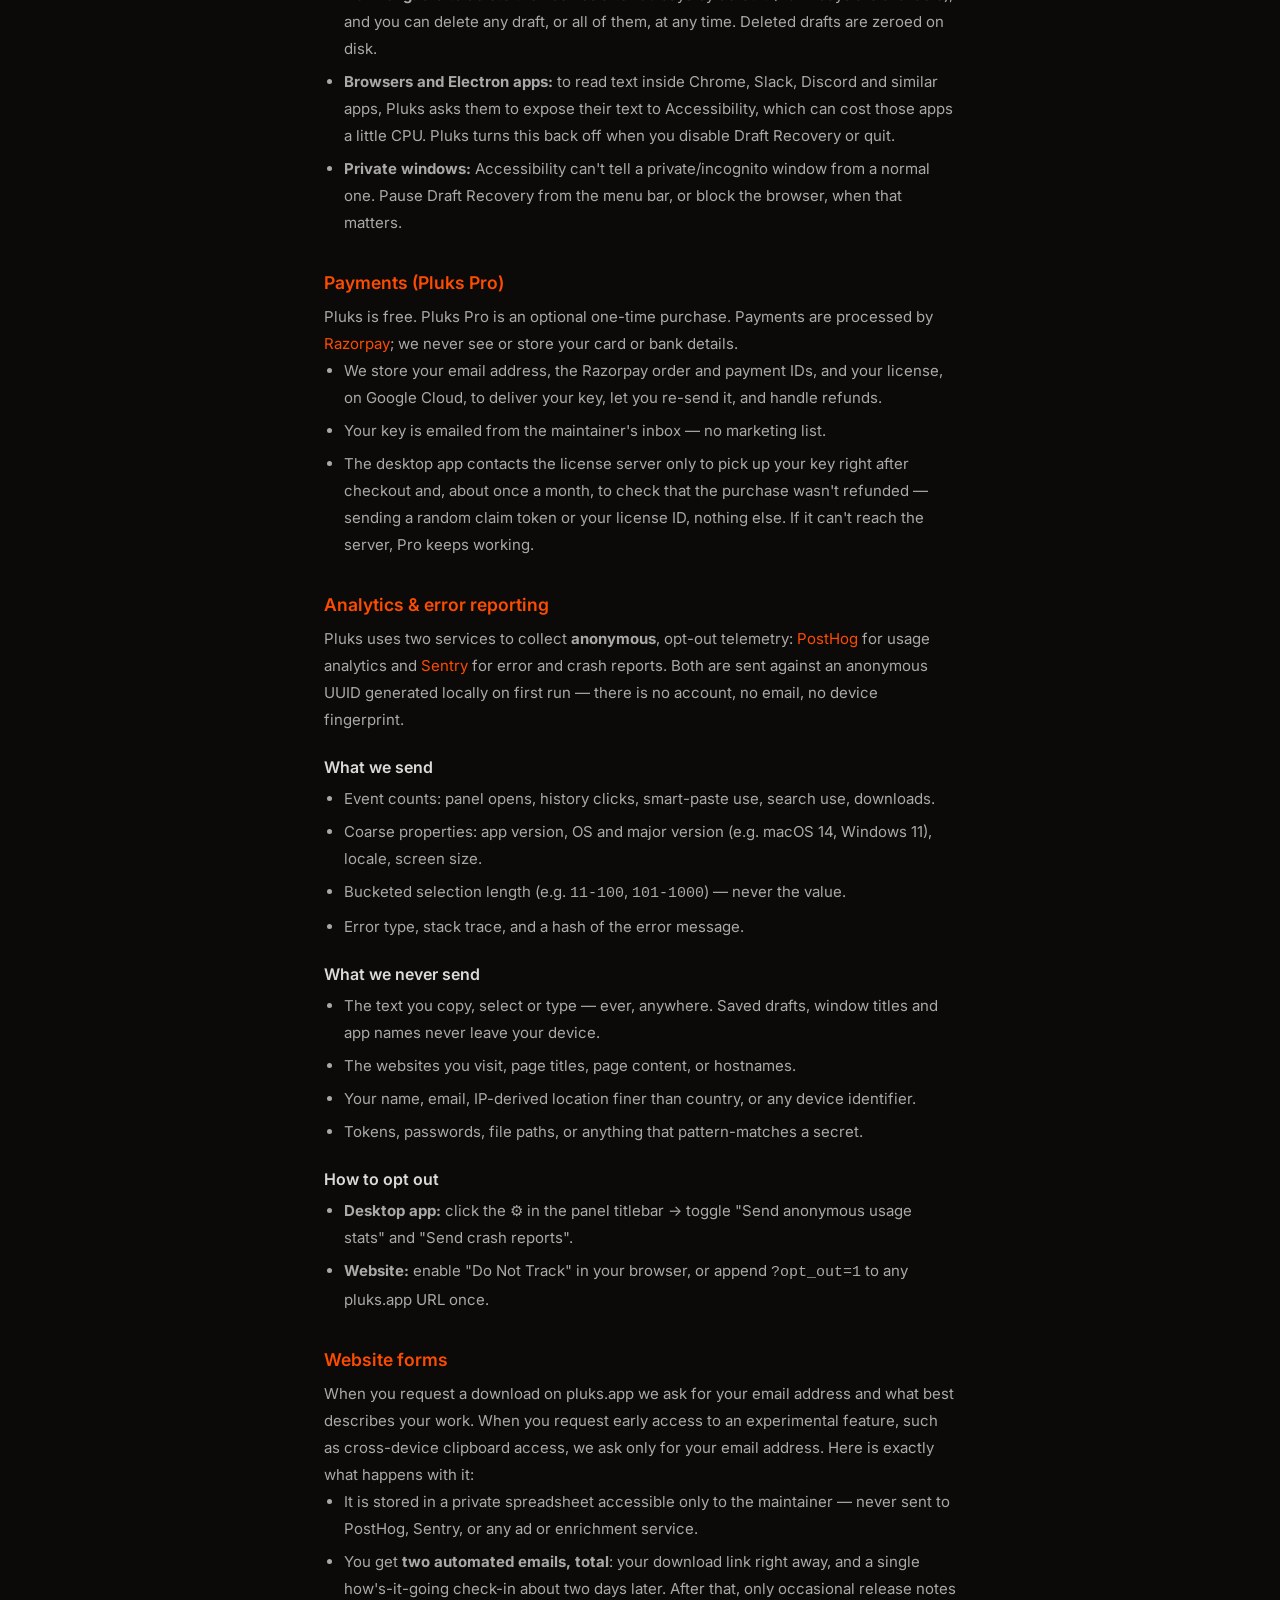
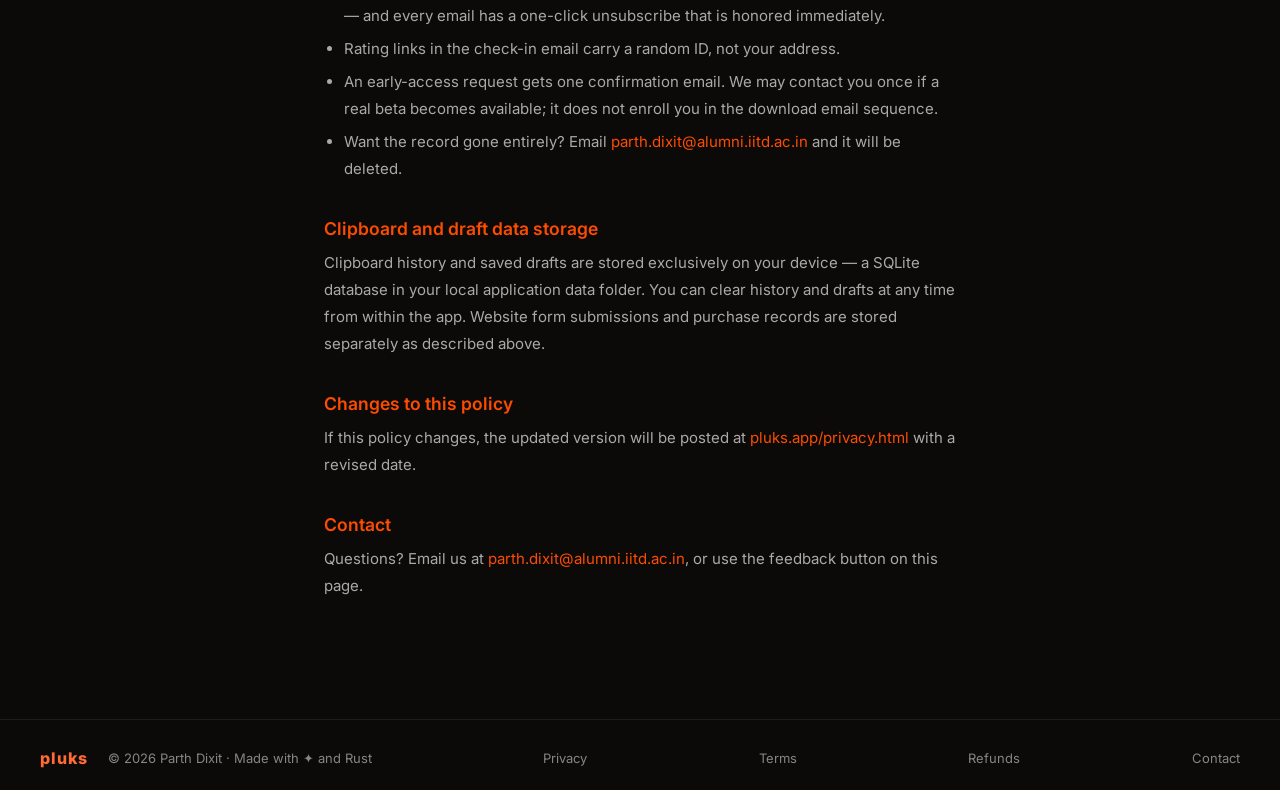
==== commit 1032502a: "Deploy website from darth-pixit/pluks@320f55cf50c4d68d85bee04eb79af315526eeed8" ====
--- a/privacy.html
+++ b/privacy.html
@@ -4,14 +4,14 @@
   <meta charset="UTF-8"/>
   <meta name="viewport" content="width=device-width, initial-scale=1.0"/>
   <title>Privacy Policy — Pluks</title>
-  <meta name="description" content="Pluks privacy policy — all data stays on your device.">
+  <meta name="description" content="How Pluks keeps clipboard content local and handles optional telemetry and website form submissions.">
   <link rel="canonical" href="https://pluks.app/privacy.html">
 
   <!-- Social cards -->
   <meta property="og:type" content="website">
   <meta property="og:site_name" content="Pluks">
   <meta property="og:title" content="Privacy Policy — Pluks">
-  <meta property="og:description" content="Pluks privacy policy — all data stays on your device.">
+  <meta property="og:description" content="How Pluks keeps clipboard content local and handles optional telemetry and website form submissions.">
   <meta property="og:url" content="https://pluks.app/privacy.html">
   <meta property="og:image" content="https://pluks.app/og-card.png?v=3">
   <meta property="og:image:width" content="1200">
@@ -19,7 +19,7 @@
   <meta property="og:image:alt" content="Select text. It's already copied. Free · Mac, Windows, Linux">
   <meta name="twitter:card" content="summary_large_image">
   <meta name="twitter:title" content="Privacy Policy — Pluks">
-  <meta name="twitter:description" content="Pluks privacy policy — all data stays on your device.">
+  <meta name="twitter:description" content="How Pluks keeps clipboard content local and handles optional telemetry and website form submissions.">
   <meta name="twitter:image" content="https://pluks.app/og-card.png?v=3">
 
   <link rel="preconnect" href="https://fonts.googleapis.com">
@@ -66,18 +66,23 @@
 
 <div class="privacy-wrap">
   <h1>Privacy Policy</h1>
-  <p class="updated">Last updated: July 2026</p>
+  <p class="updated">Last updated: September 2026</p>
 
   <div class="highlight-box">
-    <strong>Short version:</strong> The text you copy never leaves your device. We do
-    collect anonymous usage stats and crash reports to help us improve Pluks — you
-    can opt out in the desktop app's Preferences, or by enabling "Do Not Track"
-    on this website.
+    <strong>Short version:</strong> The text you copy — and, if you turn on Draft
+    Recovery, the text you type — never leaves your device. Pluks never records
+    keystrokes. We do collect anonymous usage stats and crash reports to help us
+    improve Pluks — you can opt out in the desktop app's Preferences, or by enabling
+    "Do Not Track" on this website. If you buy Pluks Pro, the payment is handled by
+    Razorpay and we keep your email with your license.
   </div>
 
   <h2>What Pluks collects</h2>
-  <p>Nothing. Pluks does not collect, transmit, or share any personal data, usage data,
-  or any other information about you or your activity.</p>
+  <p>Pluks never collects the text you copy or type. Clipboard history and saved
+  drafts live only in a local database on your device. The desktop app and website
+  may send the optional anonymous telemetry described below. The website also stores
+  information you deliberately submit through a download, early-access, feedback,
+  or purchase flow.</p>
 
   <h2>How the desktop app works</h2>
   <p>The Pluks desktop app monitors mouse activity locally on your device to detect when
@@ -85,11 +90,12 @@
   saves the result to a local SQLite database stored in your application data folder.
   This database never leaves your computer.</p>
   <p><strong>Passwords stay out of history.</strong> On macOS, before every
-  capture, Pluks asks Accessibility for the role of the focused element.
-  If it's <code>AXSecureTextField</code> — the role used by every standard
-  password input on macOS, including Safari logins, the system unlock prompt,
-  and password managers — Pluks does not simulate a copy, does not read the
-  clipboard, and stores nothing in history. On both macOS and Windows, content
+  capture, Pluks asks Accessibility for the role and subrole of the focused
+  element. If either is <code>AXSecureTextField</code> — the marker every
+  standard password input on macOS carries, including Safari and Chrome
+  logins, the system unlock prompt, and password managers — Pluks does not
+  simulate a copy, does not read the clipboard, and stores nothing in
+  history. On both macOS and Windows, content
   that a password manager flags with the standard concealed-clipboard
   conventions (<code>org.nspasteboard.ConcealedType</code>,
   <code>ExcludeClipboardContentFromMonitorProcessing</code>,
@@ -98,6 +104,51 @@
   planned; until it ships, the concealed-clipboard convention is the Windows
   safeguard.</p>
 
+  <h2>Draft Recovery (optional, Pro)</h2>
+  <p>Draft Recovery keeps a copy of what you're typing so a mis-delete, a closed
+  window or a chat box that swallowed your message can be undone. It is <strong>off
+  by default</strong> and only runs on macOS after you turn it on and agree to the
+  points below.</p>
+  <ul>
+    <li><strong>No keystroke logging.</strong> Pluks notices <em>that</em> a key was
+    pressed — as one of a few classes such as "typing", "delete" or "enter" — never
+    which key. After you pause, it reads the text of the field you're typing in once,
+    through macOS Accessibility.</li>
+    <li><strong>What's saved, locally:</strong> that text, the app's name, the window
+    title and, in browsers, the site's domain (never the full address). It lives in
+    the same local database as your clipboard history and is never uploaded, never
+    included in analytics, and never included in crash reports.</li>
+    <li><strong>What's skipped:</strong> password fields, anything typed while macOS
+    Secure Input is on (password prompts, Terminal's Secure Keyboard Entry), password
+    managers, terminals, code editors, very short text, text that looks like a key or
+    card number, and any app you block.</li>
+    <li><strong>How long:</strong> drafts delete themselves after 30 days by default
+    (1 or 7 days are available), and you can delete any draft, or all of them, at any
+    time. Deleted drafts are zeroed on disk.</li>
+    <li><strong>Browsers and Electron apps:</strong> to read text inside Chrome, Slack,
+    Discord and similar apps, Pluks asks them to expose their text to Accessibility,
+    which can cost those apps a little CPU. Pluks turns this back off when you disable
+    Draft Recovery or quit.</li>
+    <li><strong>Private windows:</strong> Accessibility can't tell a private/incognito
+    window from a normal one. Pause Draft Recovery from the menu bar, or block the
+    browser, when that matters.</li>
+  </ul>
+
+  <h2>Payments (Pluks Pro)</h2>
+  <p>Pluks is free. Pluks Pro is an optional one-time purchase. Payments are processed
+  by <a href="https://razorpay.com/privacy/" target="_blank" rel="noopener">Razorpay</a>;
+  we never see or store your card or bank details.</p>
+  <ul>
+    <li>We store your email address, the Razorpay order and payment IDs, and your
+    license, on Google Cloud, to deliver your key, let you re-send it, and handle
+    refunds.</li>
+    <li>Your key is emailed from the maintainer's inbox — no marketing list.</li>
+    <li>The desktop app contacts the license server only to pick up your key right after
+    checkout and, about once a month, to check that the purchase wasn't refunded —
+    sending a random claim token or your license ID, nothing else. If it can't reach
+    the server, Pro keeps working.</li>
+  </ul>
+
   <h2>Analytics &amp; error reporting</h2>
   <p>Pluks uses two services to collect <strong>anonymous</strong>, opt-out telemetry:
   <a href="https://posthog.com" target="_blank" rel="noopener">PostHog</a> for usage
@@ -115,7 +166,8 @@
 
   <h3 style="font-size:1rem;font-weight:600;margin:24px 0 8px;color:rgba(255,255,255,0.85);">What we never send</h3>
   <ul>
-    <li>The text you copy or select — ever, anywhere.</li>
+    <li>The text you copy, select or type — ever, anywhere. Saved drafts, window titles
+    and app names never leave your device.</li>
     <li>The websites you visit, page titles, page content, or hostnames.</li>
     <li>Your name, email, IP-derived location finer than country, or any device identifier.</li>
     <li>Tokens, passwords, file paths, or anything that pattern-matches a secret.</li>
@@ -127,9 +179,11 @@
     <li><strong>Website:</strong> enable "Do Not Track" in your browser, or append <code>?opt_out=1</code> to any pluks.app URL once.</li>
   </ul>
 
-  <h2>Download form</h2>
+  <h2>Website forms</h2>
   <p>When you request a download on pluks.app we ask for your email address and what
-  best describes your work. Here is exactly what happens with it:</p>
+  best describes your work. When you request early access to an experimental feature,
+  such as cross-device clipboard access, we ask only for your email address. Here is
+  exactly what happens with it:</p>
   <ul>
     <li>It is stored in a private spreadsheet accessible only to the maintainer —
     never sent to PostHog, Sentry, or any ad or enrichment service.</li>
@@ -138,14 +192,18 @@
     only occasional release notes — and every email has a one-click unsubscribe
     that is honored immediately.</li>
     <li>Rating links in the check-in email carry a random ID, not your address.</li>
+    <li>An early-access request gets one confirmation email. We may contact you once
+    if a real beta becomes available; it does not enroll you in the download email sequence.</li>
     <li>Want the record gone entirely? Email
     <a href="mailto:parth.dixit@alumni.iitd.ac.in">parth.dixit@alumni.iitd.ac.in</a>
     and it will be deleted.</li>
   </ul>
 
-  <h2>Data storage</h2>
-  <p>All data is stored exclusively on your device — a SQLite database in your local
-  application data folder. You can clear all history at any time from within the app.</p>
+  <h2>Clipboard and draft data storage</h2>
+  <p>Clipboard history and saved drafts are stored exclusively on your device — a SQLite
+  database in your local application data folder. You can clear history and drafts at
+  any time from within the app. Website form submissions and purchase records are
+  stored separately as described above.</p>
 
   <h2>Changes to this policy</h2>
   <p>If this policy changes, the updated version will be posted at
@@ -197,6 +255,10 @@
 <footer class="footer">
   <span class="footer-brand">pluks</span>
   <span class="footer-copy">© 2026 Parth Dixit · Made with ✦ and Rust</span>
+  <a class="footer-link" href="privacy.html">Privacy</a>
+  <a class="footer-link" href="terms.html">Terms</a>
+  <a class="footer-link" href="refund.html">Refunds</a>
+  <a class="footer-link" href="mailto:parth.dixit@alumni.iitd.ac.in">Contact</a>
 </footer>
 <script src="analytics.js"></script>
 <script src="feedback.js"></script>
--- a/style.css
+++ b/style.css
@@ -245,6 +245,8 @@
   border: 1px solid var(--border);
   text-decoration: none;
   transition: border-color .15s, color .15s;
+  cursor: pointer;
+  font-family: inherit;
 }
 .btn-ghost:hover { border-color: var(--accent-3); color: var(--accent-3); text-decoration: none; }
 
@@ -298,6 +300,115 @@
   text-transform: uppercase;
   font-weight: 600;
 }
+
+/* ── Cross-device early-access fake door ────────────────────────────── */
+.cross-device {
+  max-width: 1000px;
+  margin: 0 auto;
+  padding: 36px 40px 56px;
+}
+
+.cross-device-card {
+  position: relative;
+  overflow: hidden;
+  display: flex;
+  align-items: center;
+  justify-content: space-between;
+  gap: 48px;
+  padding: 42px 46px;
+  border: 1px solid rgba(252,76,2,.3);
+  border-radius: 24px;
+  background:
+    radial-gradient(circle at 88% 20%, rgba(252,76,2,.18), transparent 34%),
+    linear-gradient(135deg, rgba(252,76,2,.09), rgba(24,19,16,.96) 52%);
+  box-shadow: 0 20px 70px rgba(0,0,0,.28), inset 0 1px rgba(255,255,255,.04);
+}
+
+.cross-device-card::after {
+  content: "";
+  position: absolute;
+  width: 220px;
+  height: 220px;
+  right: -80px;
+  bottom: -130px;
+  border: 1px solid rgba(255,255,255,.06);
+  border-radius: 50%;
+  pointer-events: none;
+}
+
+.cross-device-copy {
+  position: relative;
+  z-index: 1;
+  max-width: 530px;
+}
+
+.cross-device-copy h2 {
+  margin: 14px 0 12px;
+  font-size: clamp(28px, 4vw, 44px);
+  line-height: 1.08;
+  letter-spacing: -.035em;
+}
+
+.cross-device-copy > p {
+  color: rgba(255,255,255,.67);
+  font-size: 16px;
+  line-height: 1.7;
+}
+
+.cross-device-actions {
+  display: flex;
+  align-items: center;
+  gap: 16px;
+  margin-top: 24px;
+  flex-wrap: wrap;
+}
+
+.cross-device-actions button { border: none; font-family: inherit; cursor: pointer; }
+.cross-device-actions span {
+  max-width: 210px;
+  color: var(--muted);
+  font-size: 12px;
+  line-height: 1.45;
+}
+
+.device-flow {
+  position: relative;
+  z-index: 1;
+  display: flex;
+  align-items: center;
+  justify-content: center;
+  gap: 10px;
+  flex-shrink: 0;
+}
+
+.device-node {
+  width: 86px;
+  min-height: 98px;
+  display: flex;
+  flex-direction: column;
+  align-items: center;
+  justify-content: center;
+  gap: 8px;
+  border: 1px solid rgba(255,255,255,.1);
+  border-radius: 18px;
+  background: rgba(12,10,8,.74);
+  color: var(--muted);
+  font-size: 11px;
+  font-weight: 700;
+  letter-spacing: .04em;
+  text-transform: uppercase;
+}
+
+.device-node-pluks {
+  border-color: rgba(252,76,2,.46);
+  color: var(--accent-3);
+  box-shadow: 0 0 30px rgba(252,76,2,.14);
+}
+
+.device-glyph { color: var(--text); font-size: 34px; line-height: 1; }
+.device-node-pluks .device-glyph { color: var(--accent-2); font-size: 27px; }
+.device-glyph-laptop { font-size: 40px; }
+.flow-arrow { color: rgba(252,76,2,.72); font-size: 20px; }
 
 /* ── Download modal ──────────────────────────────────────────────────── */
 .modal-backdrop {
@@ -443,6 +554,40 @@
   color: #ff7a59;
   font-size: 12.5px;
   margin: 0;
+}
+
+.modal-privacy {
+  color: var(--muted);
+  font-size: 11.5px;
+  line-height: 1.5;
+  text-align: center;
+}
+
+.request-success {
+  padding: 6px 0 2px;
+  text-align: center;
+}
+.request-success[hidden] { display: none; }
+.request-success-icon {
+  width: 48px;
+  height: 48px;
+  margin: 0 auto 14px;
+  border-radius: 50%;
+  display: flex;
+  align-items: center;
+  justify-content: center;
+  background: rgba(252,76,2,.14);
+  border: 1px solid rgba(252,76,2,.28);
+  color: var(--accent-2);
+  font-size: 22px;
+  font-weight: 800;
+}
+.request-success p {
+  margin: 8px auto 20px;
+  max-width: 310px;
+  color: var(--muted);
+  font-size: 13.5px;
+  line-height: 1.6;
 }
 
 /* ── Feedback widget ─────────────────────────────────────────────────── */
@@ -1077,6 +1222,44 @@
   line-height: 2;
 }
 
+/* ── Articles ────────────────────────────────────────────────────────── */
+.articles-preview { max-width: 1120px; margin: 0 auto; padding: 80px 40px; }
+.articles-heading { display: flex; justify-content: space-between; align-items: end; gap: 24px; margin-bottom: 28px; }
+.articles-heading .section-title { text-align: left; margin-bottom: 0; }
+.eyebrow, .article-kicker { color: var(--accent-3); font-size: 12px; font-weight: 700; letter-spacing: .08em; }
+.eyebrow { margin-bottom: 10px; text-transform: uppercase; }
+.text-link { color: var(--accent-3); font-size: 14px; font-weight: 600; white-space: nowrap; }
+.article-cards { display: grid; grid-template-columns: repeat(3, 1fr); gap: 16px; }
+.article-card { background: var(--surface); border: 1px solid var(--border); border-radius: var(--radius); padding: 26px; display: flex; flex-direction: column; gap: 14px; }
+.article-card:hover { border-color: rgba(252,76,2,.4); }
+.article-card h3 { font-size: 20px; line-height: 1.25; }
+.article-card h3 a { color: var(--text); }
+.article-card p:not(.article-kicker) { color: var(--muted); font-size: 14px; line-height: 1.6; flex: 1; }
+
+.article-page { max-width: 760px; margin: 0 auto; padding: 80px 24px; }
+.article-page header { margin-bottom: 42px; }
+.article-page h1 { font-size: clamp(36px, 6vw, 58px); line-height: 1.08; letter-spacing: -.03em; margin: 12px 0 18px; }
+.article-dek { color: var(--muted); font-size: 19px; line-height: 1.6; }
+.article-meta { color: var(--muted); font-size: 13px; margin-top: 18px; }
+.article-body { color: rgba(255,255,255,.72); font-size: 17px; line-height: 1.75; }
+.article-body h2 { color: var(--text); font-size: 27px; line-height: 1.25; margin: 42px 0 14px; }
+.article-body p, .article-body ul { margin: 0 0 20px; }
+.article-body ul { padding-left: 22px; }
+.article-body li { margin-bottom: 8px; }
+.article-cta { background: rgba(252,76,2,.1); border: 1px solid rgba(252,76,2,.32); border-radius: var(--radius); padding: 28px; margin: 42px 0; color: var(--text); }
+.article-cta h2 { margin-top: 0; }
+.article-cta .btn-primary { display: inline-block; margin-top: 4px; }
+.article-nav { display: flex; gap: 18px; align-items: center; }
+.article-nav .nav-brand { margin-right: auto; text-decoration: none; }
+
+@media (max-width: 760px) {
+  .articles-preview { padding: 60px 20px; }
+  .articles-heading { align-items: start; flex-direction: column; gap: 12px; }
+  .article-cards { grid-template-columns: 1fr; }
+  .article-page { padding: 56px 20px; }
+  .article-nav { gap: 12px; }
+}
+
 /* ── Footer ──────────────────────────────────────────────────────────── */
 .footer {
   border-top: 1px solid var(--border);
@@ -1124,6 +1307,12 @@
   .feedback-fab .feedback-fab-label { display: none; }
   .feedback-fab { padding: 14px; }
   .feedback-fab-icon { font-size: 18px; }
+  .cross-device { padding: 24px 16px 48px; }
+  .cross-device-card { padding: 30px 24px; flex-direction: column; align-items: flex-start; gap: 32px; }
+  .cross-device-actions { align-items: flex-start; flex-direction: column; }
+  .cross-device-actions span { max-width: none; }
+  .device-flow { width: 100%; }
+  .device-node { width: 76px; min-height: 88px; }
 }
 
 /* ── Privacy & telemetry section ─────────────────────────────────────── */
